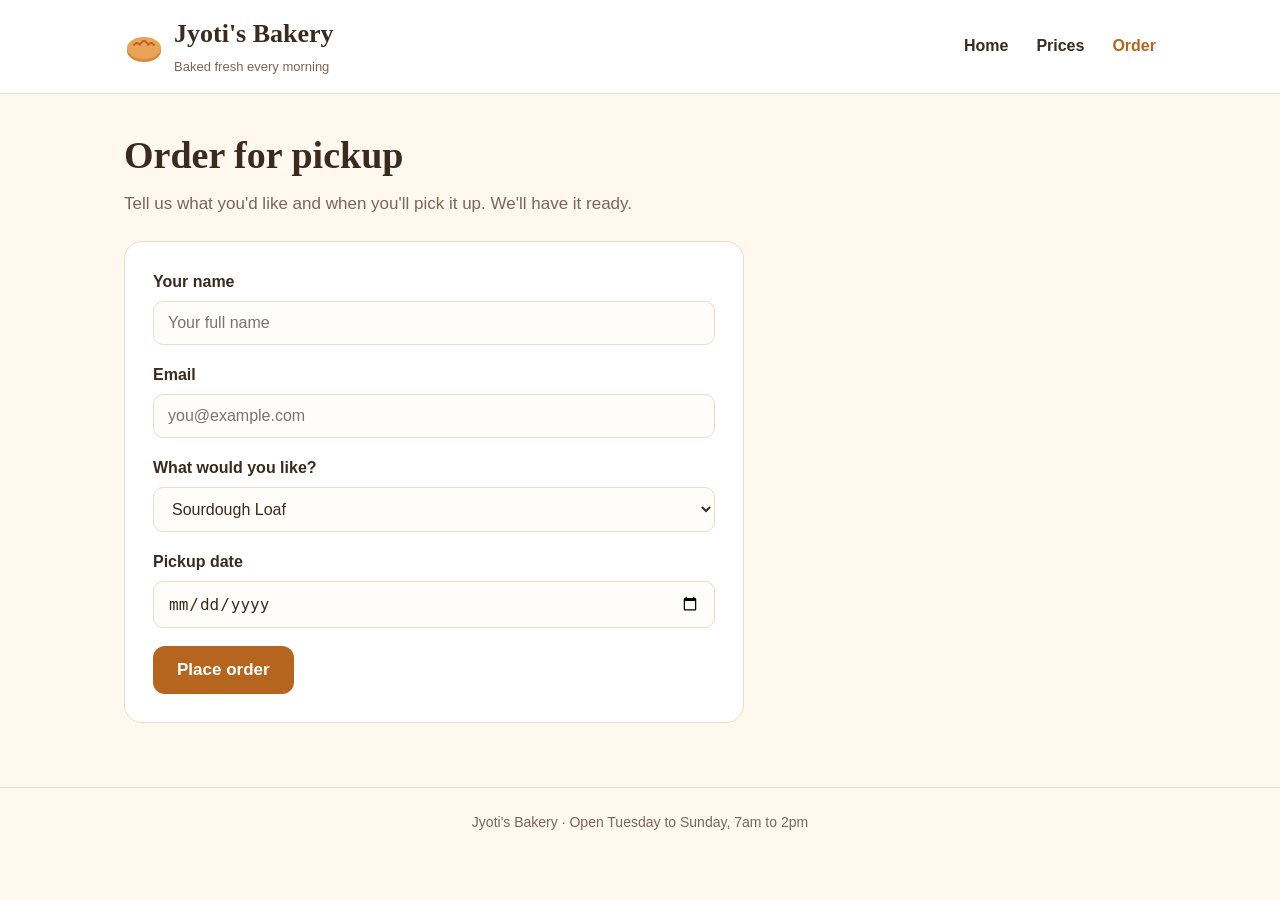
==== order.html @ eb9340fc "Jyoti's Bakery website" ====
<!DOCTYPE html>
<html lang="en">
<head>
  <meta charset="utf-8">
  <meta name="viewport" content="width=device-width, initial-scale=1">
  <title>Order | Jyoti's Bakery</title>
  <link rel="stylesheet" href="styles.css">
</head>
<body>
<header class="site-header">
  <div class="header-inner">
    <a class="brand" href="index.html">
      <svg width="40" height="40" viewBox="0 0 40 40" aria-hidden="true"><ellipse cx="20" cy="24" rx="17" ry="11" fill="#d8893b"/><ellipse cx="20" cy="21" rx="17" ry="11" fill="#e9a557"/><path d="M10 18 q3 -4 6 0 M17 16 q3 -4 6 0 M24 18 q3 -4 6 0" stroke="#b5651d" stroke-width="2" fill="none" stroke-linecap="round"/></svg>
      <span><span class="brand-name">Jyoti's Bakery</span><br><span class="brand-tag">Baked fresh every morning</span></span>
    </a>
    <button class="menu-button" aria-expanded="false" aria-controls="site-nav">&#9776; Menu</button>
    <nav id="site-nav">
      <ul>
        <li><a href="index.html">Home</a></li>
        <li><a href="prices.html">Prices</a></li>
        <li><a href="order.html" class="active">Order</a></li>
      </ul>
    </nav>
  </div>
</header>
<main>
<h1 class="page-title">Order for pickup</h1>
<p class="page-sub">Tell us what you'd like and when you'll pick it up. We'll have it ready.</p>
<form class="order" onsubmit="event.preventDefault(); document.getElementById('thanks').hidden = false;">
  <div class="field"><label for="name">Your name</label><input id="name" name="name" type="text" placeholder="Your full name" required></div>
  <div class="field"><label for="email">Email</label><input id="email" name="email" type="email" placeholder="you@example.com" required></div>
  <div class="field"><label for="item">What would you like?</label>
    <select id="item" name="item">
      <option>Sourdough Loaf</option><option>Seeded Rye</option><option>Butter Croissant (box of 6)</option>
      <option>Almond Croissant (box of 6)</option><option>Lemon Tea Cake</option><option>Chocolate Cake</option>
    </select></div>
  <div class="field"><label for="pickup">Pickup date</label><input id="pickup" name="pickup" type="date" required></div>
  <button type="submit">Place order</button>
  <p id="thanks" hidden>Thanks! Your order is in. See you at pickup.</p>
</form>
</main>
<footer>Jyoti's Bakery &middot; Open Tuesday to Sunday, 7am to 2pm</footer>
<script src="menu.js"></script>
</body>
</html>
---- styles.css ----
:root {
  --cream: #fff8ef;
  --paper: #ffffff;
  --crust: #b5651d;
  --crust-dark: #8a4a12;
  --cocoa: #3b2a1e;
  --muted: #7a6656;
  --line: #ecdcc8;
  --butter: #f6d77a;
}
* { box-sizing: border-box; }
body {
  margin: 0;
  font-family: "Segoe UI", Roboto, Helvetica, Arial, sans-serif;
  background: var(--cream);
  color: var(--cocoa);
  line-height: 1.55;
}
a { color: var(--crust-dark); }
header.site-header {
  background: var(--paper);
  border-bottom: 1px solid var(--line);
  position: sticky; top: 0; z-index: 10;
}
.header-inner {
  max-width: 1080px; margin: 0 auto; padding: 14px 24px;
  display: flex; align-items: center; justify-content: space-between;
}
.brand { display: flex; align-items: center; gap: 10px; text-decoration: none; color: var(--cocoa); }
.brand-name { font-family: Georgia, "Times New Roman", serif; font-size: 26px; font-weight: 700; }
.brand-tag { font-size: 13px; color: var(--muted); }
nav#site-nav ul { list-style: none; margin: 0; padding: 0; display: flex; gap: 28px; }
nav#site-nav a { text-decoration: none; color: var(--cocoa); font-weight: 600; font-size: 16px; }
nav#site-nav a.active, nav#site-nav a:hover { color: var(--crust); }
.menu-button {
  display: none; background: var(--crust); color: #fff; border: 0; border-radius: 10px;
  padding: 10px 14px; font-size: 16px; font-weight: 600; cursor: pointer;
}
main { max-width: 1080px; margin: 0 auto; padding: 32px 24px 64px; }
.hero {
  display: grid; grid-template-columns: 1.1fr 1fr; gap: 32px; align-items: center;
  background: var(--paper); border: 1px solid var(--line); border-radius: 22px; padding: 40px;
}
.hero h1 { font-family: Georgia, serif; font-size: 44px; line-height: 1.15; margin: 0 0 14px; }
.hero p { font-size: 18px; color: var(--muted); margin: 0 0 24px; }
.btn {
  display: inline-block; background: var(--crust); color: #fff; text-decoration: none;
  padding: 13px 22px; border-radius: 12px; font-weight: 700;
}
.btn.secondary { background: transparent; color: var(--crust-dark); border: 2px solid var(--crust); margin-left: 10px; }
.cards { display: grid; grid-template-columns: repeat(3, 1fr); gap: 20px; margin-top: 28px; }
.card { background: var(--paper); border: 1px solid var(--line); border-radius: 18px; padding: 22px; }
.card h3 { margin: 10px 0 6px; font-family: Georgia, serif; font-size: 21px; }
.card p { margin: 0; color: var(--muted); }
.price-list { background: var(--paper); border: 1px solid var(--line); border-radius: 18px; padding: 8px 28px; }
.price-row { display: flex; justify-content: space-between; padding: 16px 0; border-bottom: 1px dashed var(--line); font-size: 18px; }
.price-row:last-child { border-bottom: 0; }
.price-row .item small { display: block; color: var(--muted); font-size: 14px; }
.price-row .price { font-weight: 700; color: var(--crust-dark); }
h1.page-title { font-family: Georgia, serif; font-size: 38px; margin: 0 0 6px; }
p.page-sub { color: var(--muted); margin: 0 0 24px; font-size: 17px; }
form.order { background: var(--paper); border: 1px solid var(--line); border-radius: 18px; padding: 28px; max-width: 620px; }
.field { margin-bottom: 18px; }
.field label { display: block; font-weight: 700; margin-bottom: 6px; }
.field input, .field select {
  width: 100%; padding: 12px 14px; font-size: 16px; border: 1px solid var(--line);
  border-radius: 10px; background: #fffdf9; color: var(--cocoa);
}
form.order button { background: var(--crust); color: #fff; border: 0; padding: 14px 24px; border-radius: 12px; font-size: 17px; font-weight: 700; cursor: pointer; }
footer { text-align: center; color: var(--muted); font-size: 14px; padding: 24px; border-top: 1px solid var(--line); }
@media (max-width: 600px) {
  .menu-button { display: inline-block; }
  nav#site-nav { display: none; position: absolute; top: 64px; left: 0; right: 0; background: var(--paper); border-bottom: 1px solid var(--line); }
  nav#site-nav.open { display: block; }
  nav#site-nav ul { flex-direction: column; gap: 0; padding: 8px 24px 16px; }
  nav#site-nav li { padding: 12px 0; border-bottom: 1px solid var(--line); }
  .brand-tag { display: none; }
  .hero { grid-template-columns: 1fr; padding: 24px; }
  .hero h1 { font-size: 32px; }
  .cards { grid-template-columns: 1fr; }
  .btn.secondary { margin-left: 0; margin-top: 10px; }
}
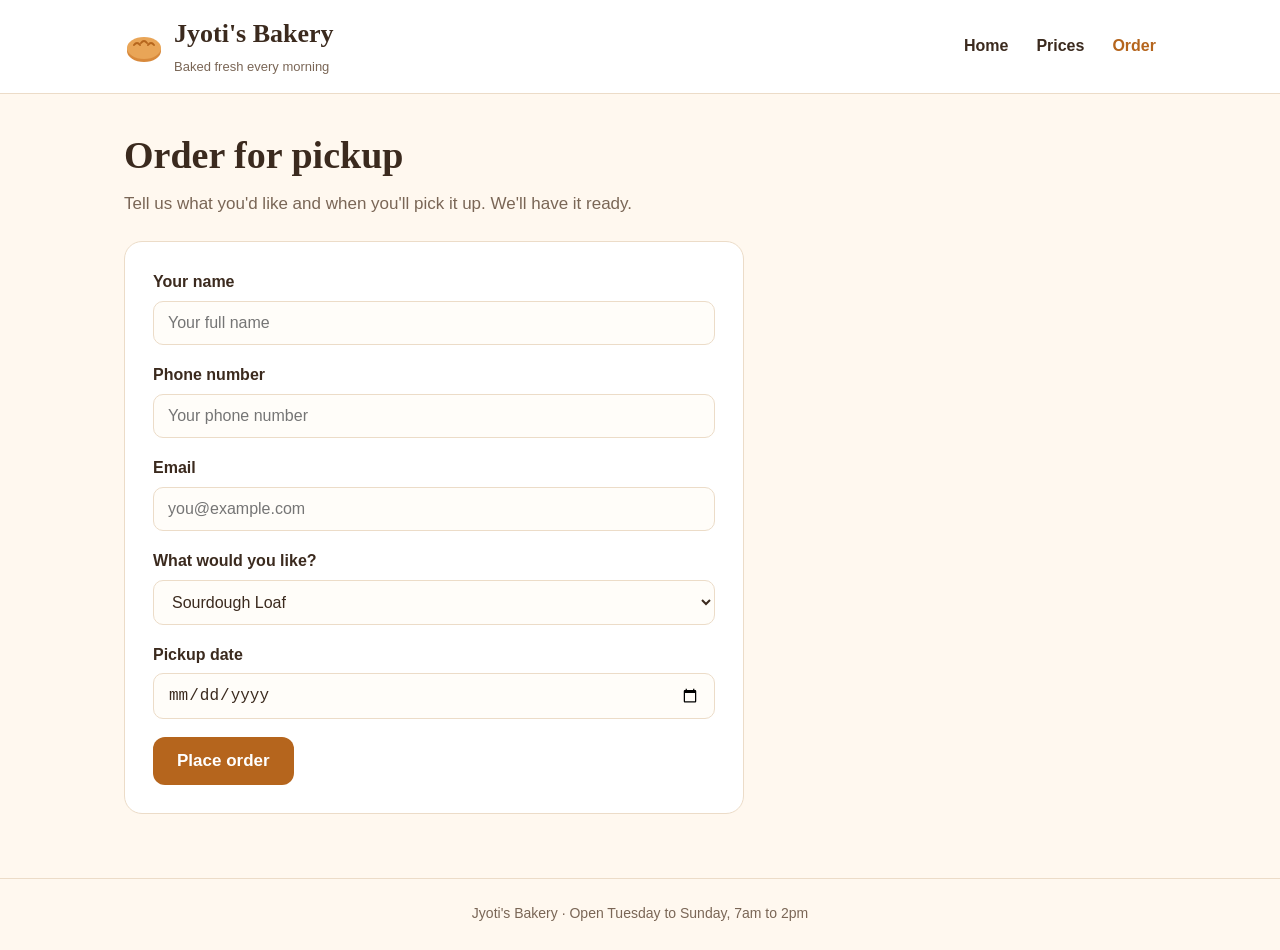
==== commit 585fd684: "Add phone number field to order form" ====
--- a/order.html
+++ b/order.html
@@ -28,6 +28,7 @@
 <p class="page-sub">Tell us what you'd like and when you'll pick it up. We'll have it ready.</p>
 <form class="order" onsubmit="event.preventDefault(); document.getElementById('thanks').hidden = false;">
   <div class="field"><label for="name">Your name</label><input id="name" name="name" type="text" placeholder="Your full name" required></div>
+  <div class="field"><label for="phone">Phone number</label><input id="phone" name="phone" type="tel" placeholder="Your phone number" required></div>
   <div class="field"><label for="email">Email</label><input id="email" name="email" type="email" placeholder="you@example.com" required></div>
   <div class="field"><label for="item">What would you like?</label>
     <select id="item" name="item">
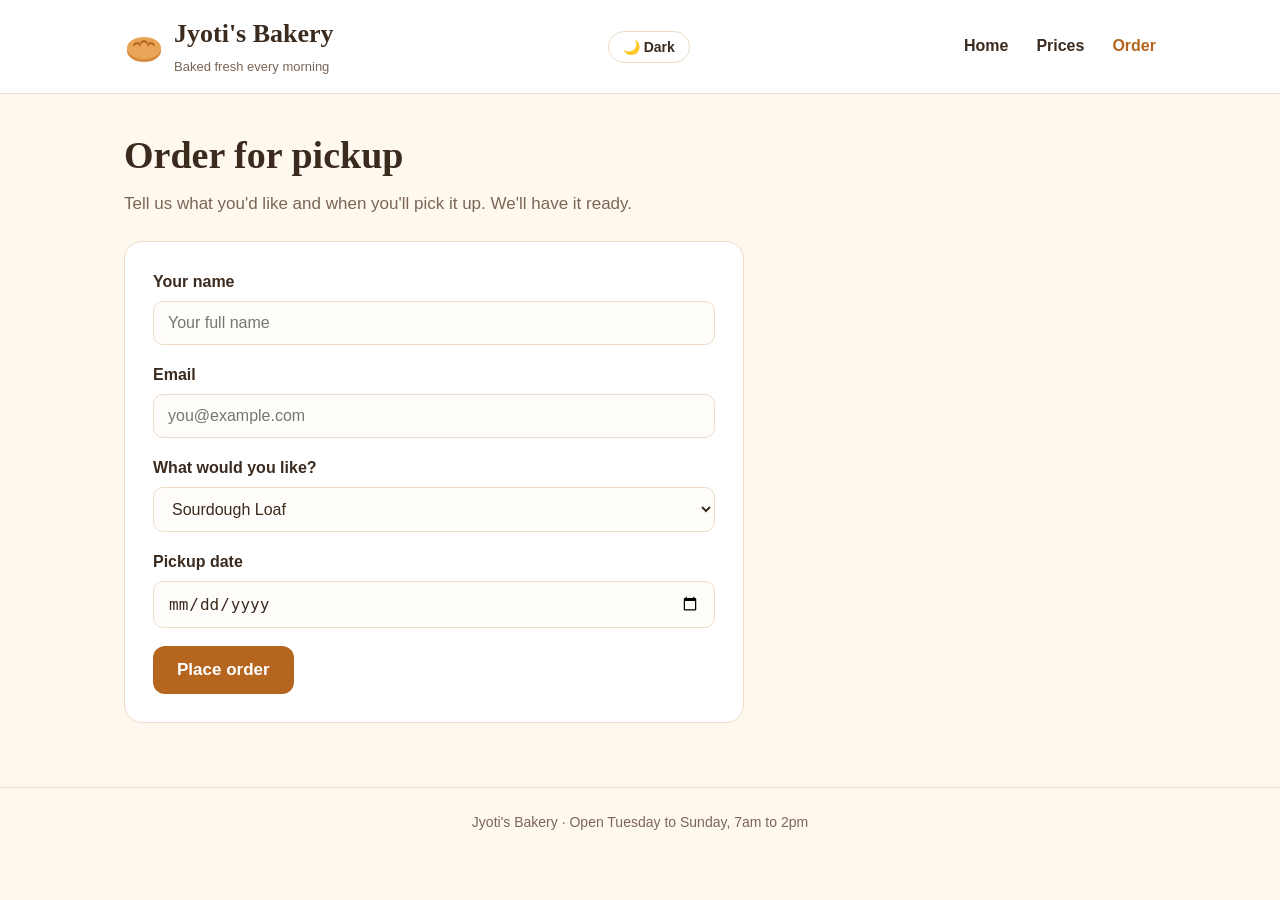
==== commit 495831ef: "Add dark mode support across site with toggle and theme persistence Co-authored-by: suryakunju <2178" ====
--- a/order.html
+++ b/order.html
@@ -4,6 +4,7 @@
   <meta charset="utf-8">
   <meta name="viewport" content="width=device-width, initial-scale=1">
   <title>Order | Jyoti's Bakery</title>
+  <script src="theme.js"></script>
   <link rel="stylesheet" href="styles.css">
 </head>
 <body>
@@ -13,7 +14,10 @@
       <svg width="40" height="40" viewBox="0 0 40 40" aria-hidden="true"><ellipse cx="20" cy="24" rx="17" ry="11" fill="#d8893b"/><ellipse cx="20" cy="21" rx="17" ry="11" fill="#e9a557"/><path d="M10 18 q3 -4 6 0 M17 16 q3 -4 6 0 M24 18 q3 -4 6 0" stroke="#b5651d" stroke-width="2" fill="none" stroke-linecap="round"/></svg>
       <span><span class="brand-name">Jyoti's Bakery</span><br><span class="brand-tag">Baked fresh every morning</span></span>
     </a>
-    <button class="menu-button" aria-expanded="false" aria-controls="site-nav">&#9776; Menu</button>
+    <div class="header-actions">
+      <button class="theme-toggle" type="button" aria-label="Toggle dark mode">🌙 Dark</button>
+      <button class="menu-button" aria-expanded="false" aria-controls="site-nav">&#9776; Menu</button>
+    </div>
     <nav id="site-nav">
       <ul>
         <li><a href="index.html">Home</a></li>
@@ -28,7 +32,6 @@
 <p class="page-sub">Tell us what you'd like and when you'll pick it up. We'll have it ready.</p>
 <form class="order" onsubmit="event.preventDefault(); document.getElementById('thanks').hidden = false;">
   <div class="field"><label for="name">Your name</label><input id="name" name="name" type="text" placeholder="Your full name" required></div>
-  <div class="field"><label for="phone">Phone number</label><input id="phone" name="phone" type="tel" placeholder="Your phone number" required></div>
   <div class="field"><label for="email">Email</label><input id="email" name="email" type="email" placeholder="you@example.com" required></div>
   <div class="field"><label for="item">What would you like?</label>
     <select id="item" name="item">
--- a/styles.css
+++ b/styles.css
@@ -7,6 +7,42 @@
   --muted: #7a6656;
   --line: #ecdcc8;
   --butter: #f6d77a;
+  --input-bg: #fffdf9;
+  --theme-toggle-bg: transparent;
+  --theme-toggle-border: var(--line);
+  --theme-toggle-color: var(--cocoa);
+}
+
+[data-theme="dark"] {
+  --cream: #181412;
+  --paper: #241e1a;
+  --crust: #d8893b;
+  --crust-dark: #f0a352;
+  --cocoa: #f5ece2;
+  --muted: #b8a698;
+  --line: #3d3129;
+  --butter: #f6d77a;
+  --input-bg: #1c1714;
+  --theme-toggle-bg: #2d2621;
+  --theme-toggle-border: #4d3e34;
+  --theme-toggle-color: #f5ece2;
+}
+
+@media (prefers-color-scheme: dark) {
+  :root:not([data-theme="light"]) {
+    --cream: #181412;
+    --paper: #241e1a;
+    --crust: #d8893b;
+    --crust-dark: #f0a352;
+    --cocoa: #f5ece2;
+    --muted: #b8a698;
+    --line: #3d3129;
+    --butter: #f6d77a;
+    --input-bg: #1c1714;
+    --theme-toggle-bg: #2d2621;
+    --theme-toggle-border: #4d3e34;
+    --theme-toggle-color: #f5ece2;
+  }
 }
 * { box-sizing: border-box; }
 body {
@@ -64,13 +100,34 @@
 .field label { display: block; font-weight: 700; margin-bottom: 6px; }
 .field input, .field select {
   width: 100%; padding: 12px 14px; font-size: 16px; border: 1px solid var(--line);
-  border-radius: 10px; background: #fffdf9; color: var(--cocoa);
+  border-radius: 10px; background: var(--input-bg); color: var(--cocoa);
+}
+.header-actions {
+  display: flex; align-items: center; gap: 12px;
+}
+.theme-toggle {
+  background: var(--theme-toggle-bg);
+  border: 1px solid var(--theme-toggle-border);
+  color: var(--theme-toggle-color);
+  border-radius: 9999px;
+  padding: 8px 14px;
+  font-size: 14px;
+  font-weight: 600;
+  cursor: pointer;
+  display: inline-flex;
+  align-items: center;
+  gap: 6px;
+  line-height: 1;
+  transition: background 0.15s ease, border-color 0.15s ease, color 0.15s ease;
+}
+.theme-toggle:hover {
+  border-color: var(--crust);
 }
 form.order button { background: var(--crust); color: #fff; border: 0; padding: 14px 24px; border-radius: 12px; font-size: 17px; font-weight: 700; cursor: pointer; }
 footer { text-align: center; color: var(--muted); font-size: 14px; padding: 24px; border-top: 1px solid var(--line); }
 @media (max-width: 600px) {
   .menu-button { display: inline-block; }
-  nav#site-nav { display: none; position: absolute; top: 64px; left: 0; right: 0; background: var(--paper); border-bottom: 1px solid var(--line); }
+  nav#site-nav { display: none; position: absolute; top: 100%; left: 0; right: 0; background: var(--paper); border-bottom: 1px solid var(--line); box-shadow: 0 4px 12px rgba(0,0,0,0.1); }
   nav#site-nav.open { display: block; }
   nav#site-nav ul { flex-direction: column; gap: 0; padding: 8px 24px 16px; }
   nav#site-nav li { padding: 12px 0; border-bottom: 1px solid var(--line); }
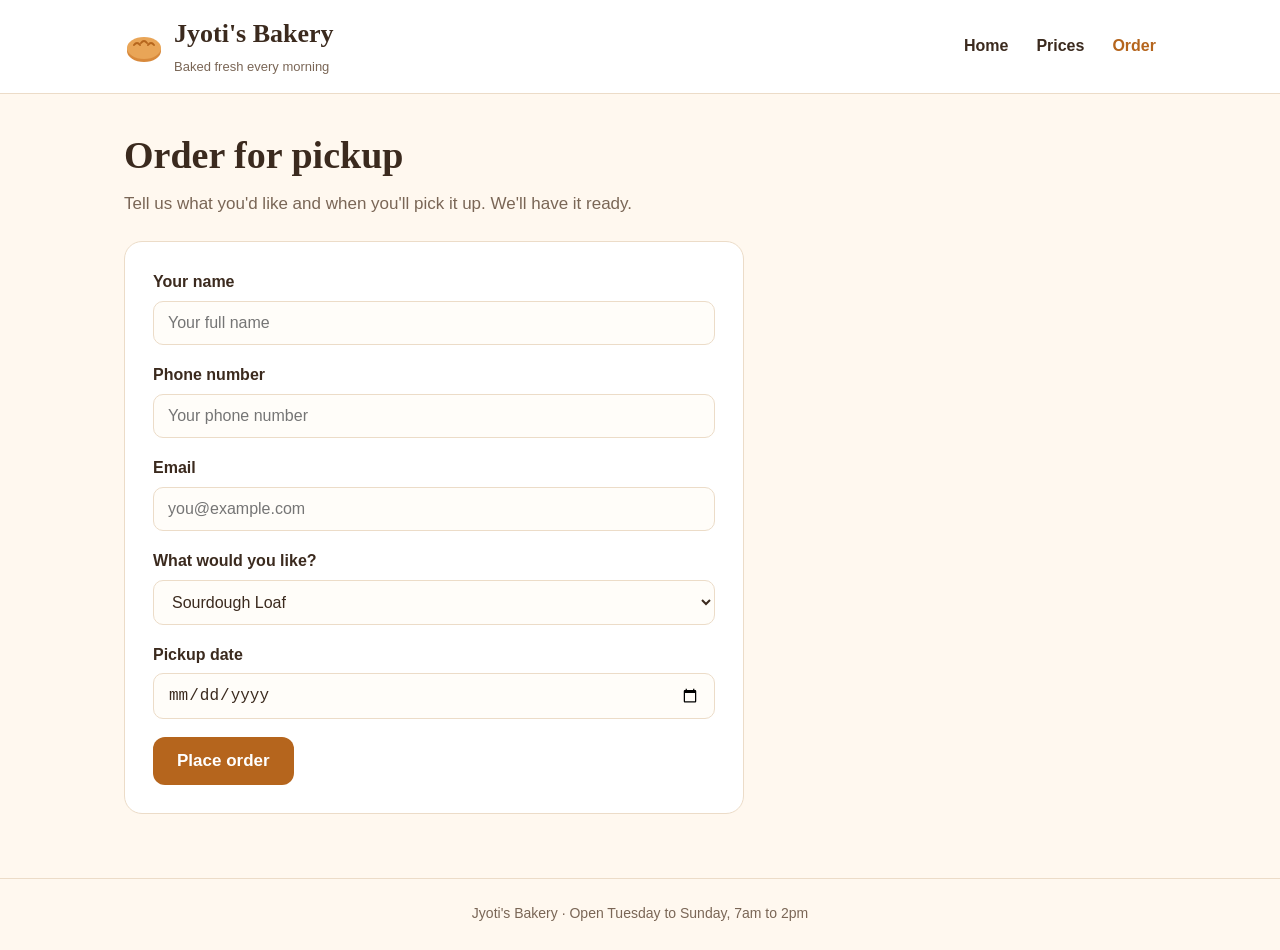
==== commit 32198a99: "Add phone number field to order form Co-authored-by: suryakunju <217823455+suryakunju@users.noreply." ====
--- a/order.html
+++ b/order.html
@@ -4,7 +4,6 @@
   <meta charset="utf-8">
   <meta name="viewport" content="width=device-width, initial-scale=1">
   <title>Order | Jyoti's Bakery</title>
-  <script src="theme.js"></script>
   <link rel="stylesheet" href="styles.css">
 </head>
 <body>
@@ -14,10 +13,7 @@
       <svg width="40" height="40" viewBox="0 0 40 40" aria-hidden="true"><ellipse cx="20" cy="24" rx="17" ry="11" fill="#d8893b"/><ellipse cx="20" cy="21" rx="17" ry="11" fill="#e9a557"/><path d="M10 18 q3 -4 6 0 M17 16 q3 -4 6 0 M24 18 q3 -4 6 0" stroke="#b5651d" stroke-width="2" fill="none" stroke-linecap="round"/></svg>
       <span><span class="brand-name">Jyoti's Bakery</span><br><span class="brand-tag">Baked fresh every morning</span></span>
     </a>
-    <div class="header-actions">
-      <button class="theme-toggle" type="button" aria-label="Toggle dark mode">🌙 Dark</button>
-      <button class="menu-button" aria-expanded="false" aria-controls="site-nav">&#9776; Menu</button>
-    </div>
+    <button class="menu-button" aria-expanded="false" aria-controls="site-nav">&#9776; Menu</button>
     <nav id="site-nav">
       <ul>
         <li><a href="index.html">Home</a></li>
@@ -32,6 +28,7 @@
 <p class="page-sub">Tell us what you'd like and when you'll pick it up. We'll have it ready.</p>
 <form class="order" onsubmit="event.preventDefault(); document.getElementById('thanks').hidden = false;">
   <div class="field"><label for="name">Your name</label><input id="name" name="name" type="text" placeholder="Your full name" required></div>
+  <div class="field"><label for="phone">Phone number</label><input id="phone" name="phone" type="tel" placeholder="Your phone number" required></div>
   <div class="field"><label for="email">Email</label><input id="email" name="email" type="email" placeholder="you@example.com" required></div>
   <div class="field"><label for="item">What would you like?</label>
     <select id="item" name="item">
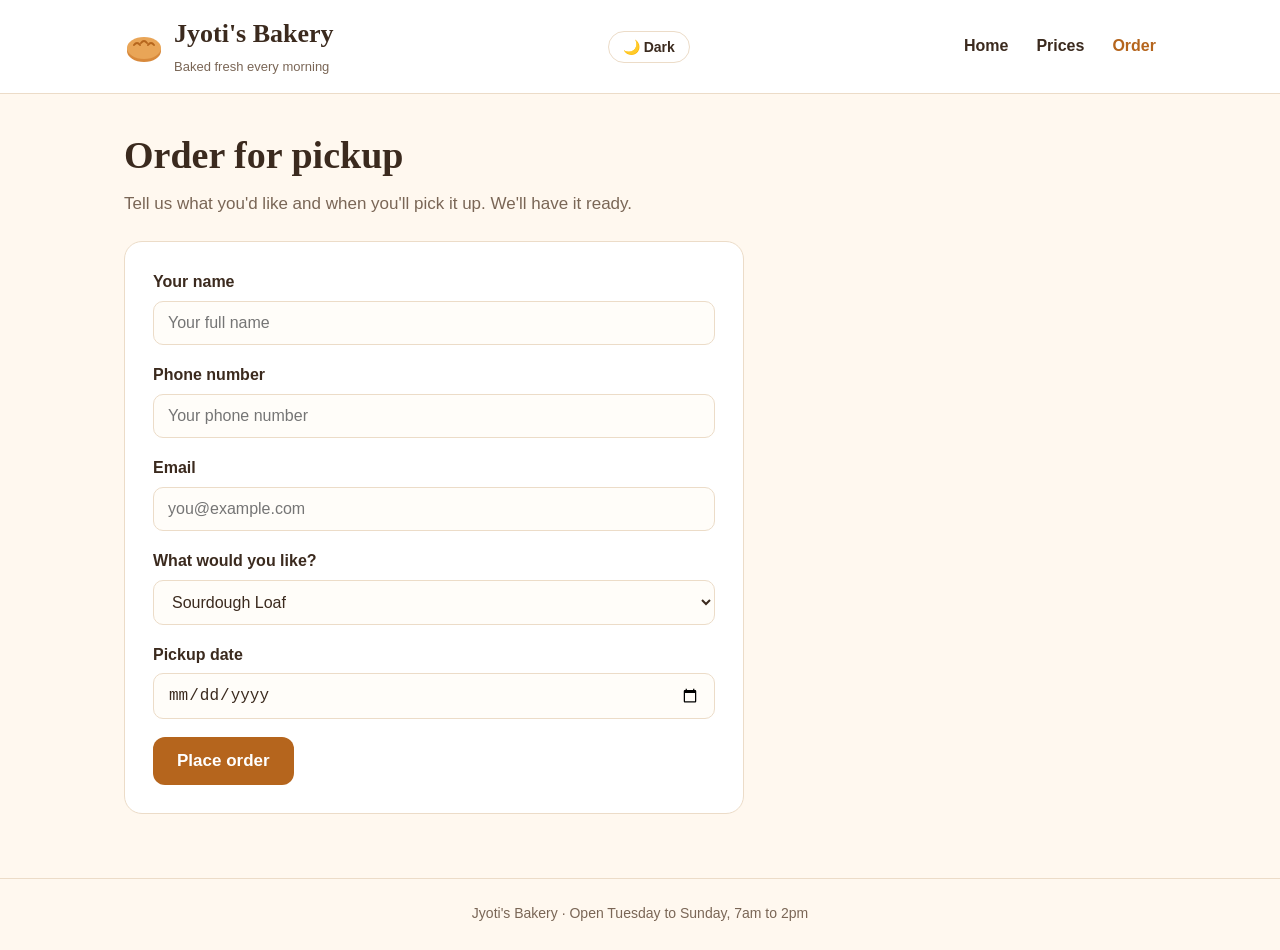
==== commit 894b9c60: "Merge main into agent/add-dark-mode-e5146db115ca (resolve menu.js conflict)" ====
--- a/order.html
+++ b/order.html
@@ -4,6 +4,7 @@
   <meta charset="utf-8">
   <meta name="viewport" content="width=device-width, initial-scale=1">
   <title>Order | Jyoti's Bakery</title>
+  <script src="theme.js"></script>
   <link rel="stylesheet" href="styles.css">
 </head>
 <body>
@@ -13,7 +14,10 @@
       <svg width="40" height="40" viewBox="0 0 40 40" aria-hidden="true"><ellipse cx="20" cy="24" rx="17" ry="11" fill="#d8893b"/><ellipse cx="20" cy="21" rx="17" ry="11" fill="#e9a557"/><path d="M10 18 q3 -4 6 0 M17 16 q3 -4 6 0 M24 18 q3 -4 6 0" stroke="#b5651d" stroke-width="2" fill="none" stroke-linecap="round"/></svg>
       <span><span class="brand-name">Jyoti's Bakery</span><br><span class="brand-tag">Baked fresh every morning</span></span>
     </a>
-    <button class="menu-button" aria-expanded="false" aria-controls="site-nav">&#9776; Menu</button>
+    <div class="header-actions">
+      <button class="theme-toggle" type="button" aria-label="Toggle dark mode">🌙 Dark</button>
+      <button class="menu-button" aria-expanded="false" aria-controls="site-nav">&#9776; Menu</button>
+    </div>
     <nav id="site-nav">
       <ul>
         <li><a href="index.html">Home</a></li>
--- a/styles.css
+++ b/styles.css
@@ -14,34 +14,34 @@
 }
 
 [data-theme="dark"] {
-  --cream: #181412;
-  --paper: #241e1a;
-  --crust: #d8893b;
-  --crust-dark: #f0a352;
-  --cocoa: #f5ece2;
-  --muted: #b8a698;
-  --line: #3d3129;
+  --cream: #26211d;
+  --paper: #342c26;
+  --crust: #e0964c;
+  --crust-dark: #f5af64;
+  --cocoa: #fbf5ee;
+  --muted: #c9b9ac;
+  --line: #4e4036;
   --butter: #f6d77a;
-  --input-bg: #1c1714;
-  --theme-toggle-bg: #2d2621;
-  --theme-toggle-border: #4d3e34;
-  --theme-toggle-color: #f5ece2;
+  --input-bg: #2b2520;
+  --theme-toggle-bg: #3d342d;
+  --theme-toggle-border: #5d4d42;
+  --theme-toggle-color: #fbf5ee;
 }
 
 @media (prefers-color-scheme: dark) {
   :root:not([data-theme="light"]) {
-    --cream: #181412;
-    --paper: #241e1a;
-    --crust: #d8893b;
-    --crust-dark: #f0a352;
-    --cocoa: #f5ece2;
-    --muted: #b8a698;
-    --line: #3d3129;
+    --cream: #26211d;
+    --paper: #342c26;
+    --crust: #e0964c;
+    --crust-dark: #f5af64;
+    --cocoa: #fbf5ee;
+    --muted: #c9b9ac;
+    --line: #4e4036;
     --butter: #f6d77a;
-    --input-bg: #1c1714;
-    --theme-toggle-bg: #2d2621;
-    --theme-toggle-border: #4d3e34;
-    --theme-toggle-color: #f5ece2;
+    --input-bg: #2b2520;
+    --theme-toggle-bg: #3d342d;
+    --theme-toggle-border: #5d4d42;
+    --theme-toggle-color: #fbf5ee;
   }
 }
 * { box-sizing: border-box; }
